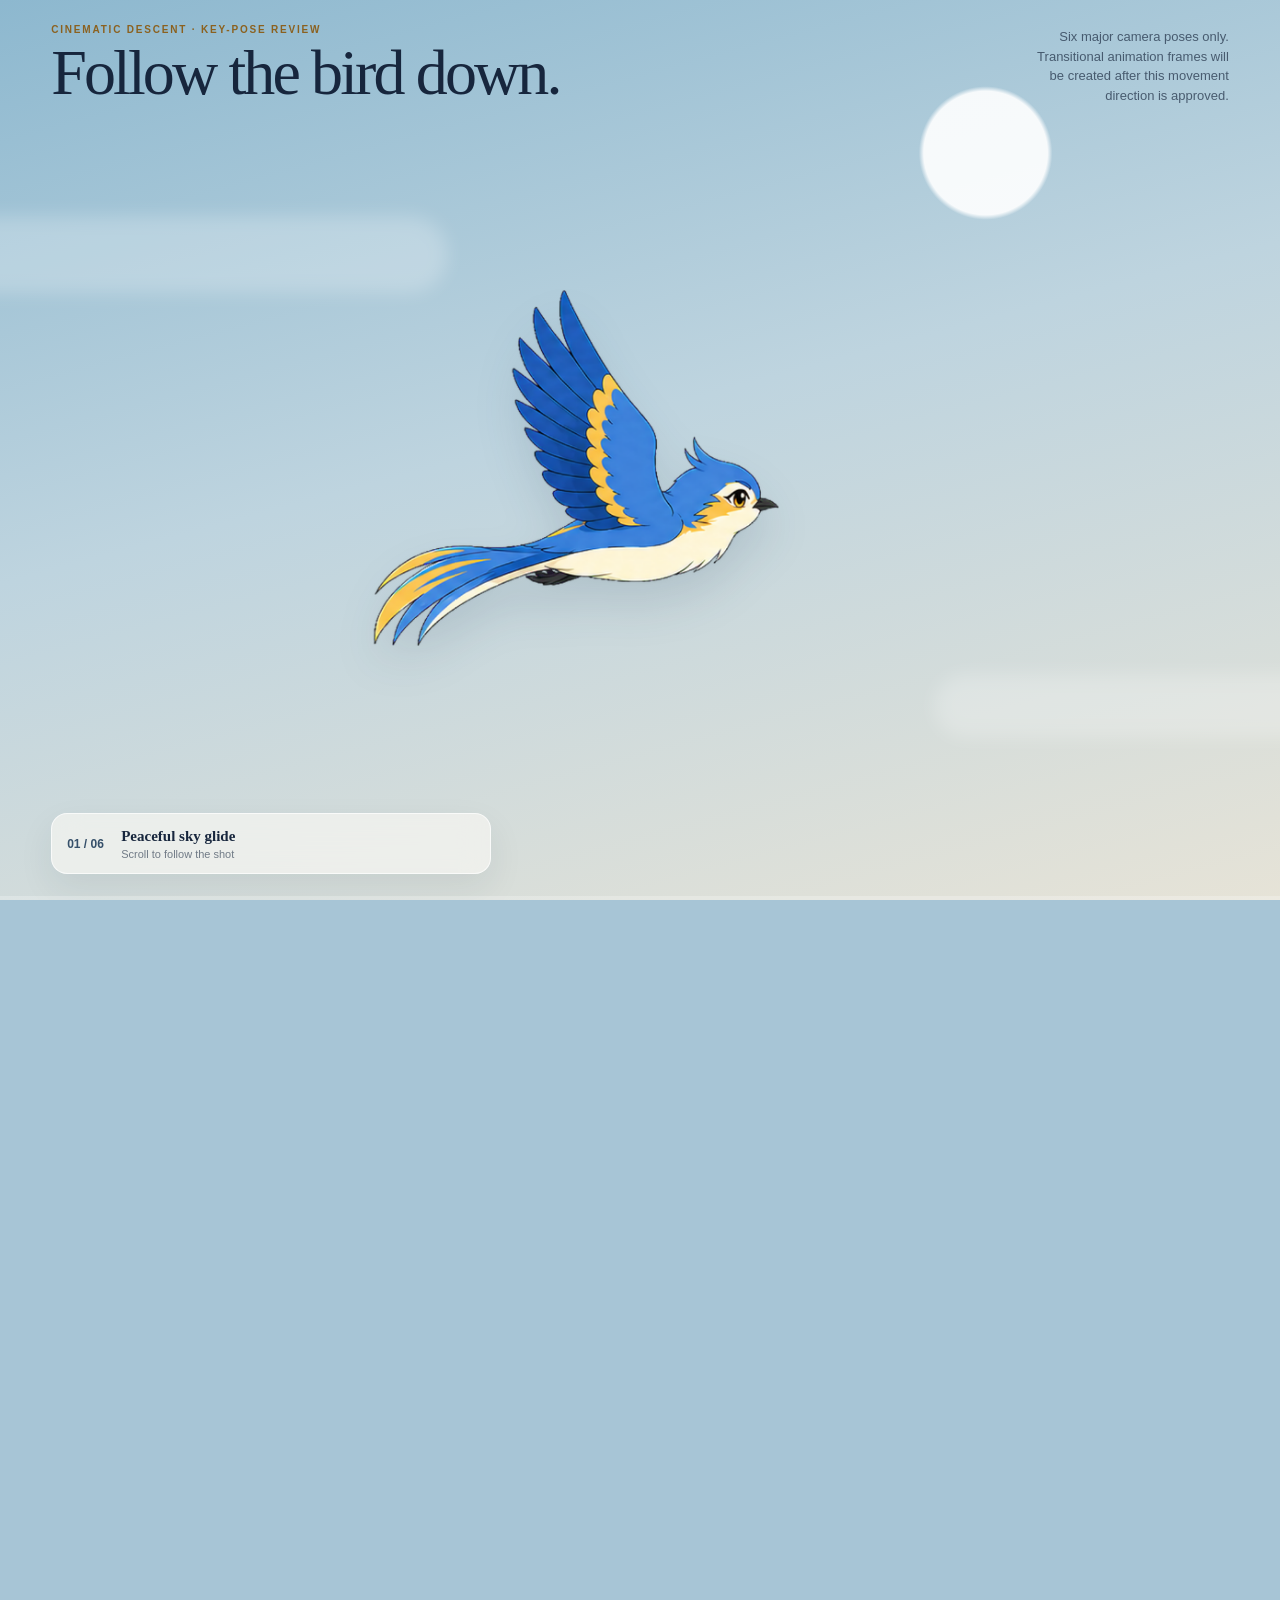
==== bird-parallax/bird-descent-storyboard.html @ b057350e "Add cinematic bird descent storyboard" ====
<!doctype html>
<html lang="en">
<head>
  <meta charset="utf-8">
  <meta name="viewport" content="width=device-width, initial-scale=1, viewport-fit=cover">
  <meta name="theme-color" content="#a7c5d6">
  <title>Blue Bird · Cinematic Descent Storyboard</title>
  <style>
    :root {
      color-scheme: light;
      --ink: #17263d;
      --gold: #b87f24;
    }

    * { box-sizing: border-box; }

    html { background: #a7c5d6; }

    body {
      min-width: 320px;
      height: 600svh;
      margin: 0;
      color: var(--ink);
      font-family: Inter, ui-sans-serif, -apple-system, BlinkMacSystemFont, "Segoe UI", sans-serif;
    }

    .stage {
      position: sticky;
      top: 0;
      height: 100svh;
      overflow: hidden;
      background:
        radial-gradient(circle at 77% 17%, rgba(255,255,255,.9) 0 5%, transparent 5.4%),
        linear-gradient(165deg, #8db8cf 0%, #bed4df 47%, #e6e3d7 100%);
      isolation: isolate;
    }

    .stage::before,
    .stage::after {
      position: absolute;
      border-radius: 999px;
      background: rgba(255,255,255,.24);
      content: "";
      filter: blur(9px);
      z-index: -1;
    }

    .stage::before {
      top: 24%;
      left: -7%;
      width: 42vw;
      height: 6vw;
    }

    .stage::after {
      right: -9%;
      bottom: 18%;
      width: 36vw;
      height: 5vw;
    }

    header {
      position: absolute;
      top: 0;
      right: 0;
      left: 0;
      display: flex;
      padding: max(24px, env(safe-area-inset-top)) clamp(20px, 4vw, 60px) 20px;
      align-items: flex-start;
      justify-content: space-between;
      gap: 24px;
      z-index: 3;
    }

    .eyebrow {
      margin: 0 0 8px;
      color: #8b611f;
      font-size: 10px;
      font-weight: 850;
      letter-spacing: .18em;
      text-transform: uppercase;
    }

    h1 {
      margin: 0;
      font: 400 clamp(34px, 5vw, 70px)/.95 Georgia, serif;
      letter-spacing: -.045em;
    }

    .note {
      max-width: 29ch;
      margin: 3px 0 0;
      color: rgba(23,38,61,.68);
      font-size: 13px;
      line-height: 1.5;
      text-align: right;
    }

    .bird-holder {
      position: absolute;
      inset: 0;
      display: grid;
      place-items: center;
      transform: translate3d(var(--x, 0), var(--y, 0), 0) rotate(var(--rotation, 0deg)) scale(var(--scale, 1));
      transform-origin: center;
      will-change: transform;
    }

    #bird {
      display: block;
      width: min(72vw, 74svh, 820px);
      max-height: 78svh;
      object-fit: contain;
      user-select: none;
      -webkit-user-drag: none;
      filter: drop-shadow(0 26px 24px rgba(24,52,76,.12));
    }

    .status {
      position: absolute;
      bottom: max(26px, env(safe-area-inset-bottom));
      left: clamp(20px, 4vw, 60px);
      display: flex;
      min-width: min(440px, calc(100vw - 40px));
      padding: 13px 15px;
      border: 1px solid rgba(255,255,255,.68);
      border-radius: 16px;
      background: rgba(250,249,245,.64);
      box-shadow: 0 14px 35px rgba(28,48,68,.08);
      align-items: center;
      gap: 14px;
      backdrop-filter: blur(14px);
      z-index: 3;
    }

    .counter {
      min-width: 40px;
      color: #36506a;
      font-size: 12px;
      font-weight: 800;
    }

    .status-copy { flex: 1; }

    #pose-name {
      display: block;
      font: 600 15px/1.2 Georgia, serif;
    }

    .instruction {
      display: block;
      margin-top: 3px;
      color: rgba(23,38,61,.58);
      font-size: 11px;
    }

    .progress {
      position: absolute;
      right: 0;
      bottom: 0;
      left: 0;
      height: 4px;
      background: rgba(255,255,255,.24);
      z-index: 4;
    }

    .progress span {
      display: block;
      width: var(--progress, 0%);
      height: 100%;
      background: linear-gradient(90deg, #255b97, #d79a31);
    }

    @media (max-width: 700px) {
      header { display: block; }
      .note { max-width: 36ch; margin-top: 12px; text-align: left; }
      #bird { width: min(100vw, 72svh); max-height: 68svh; }
      .status { right: 14px; bottom: max(16px, env(safe-area-inset-bottom)); left: 14px; min-width: 0; }
    }

    @media (prefers-reduced-motion: reduce) {
      .bird-holder { will-change: auto; }
    }
  </style>
</head>
<body>
  <main class="stage" aria-label="Scroll-controlled cinematic bird descent storyboard">
    <header>
      <div>
        <p class="eyebrow">Cinematic descent · key-pose review</p>
        <h1>Follow the bird down.</h1>
      </div>
      <p class="note">Six major camera poses only. Transitional animation frames will be created after this movement direction is approved.</p>
    </header>

    <div class="bird-holder" id="bird-holder">
      <img id="bird" src="cinematic/descent-key-poses/descent-00.png" alt="Blue and gold anime bird in a peaceful side glide">
    </div>

    <div class="status" aria-live="polite">
      <span class="counter" id="counter">01 / 06</span>
      <span class="status-copy">
        <strong id="pose-name">Peaceful sky glide</strong>
        <span class="instruction">Scroll to follow the shot</span>
      </span>
    </div>

    <div class="progress" aria-hidden="true"><span id="progress"></span></div>
  </main>

  <script>
    const frames = Array.from({ length: 6 }, (_, index) =>
      `cinematic/descent-key-poses/descent-${String(index).padStart(2, "0")}.png`
    );
    const poses = [
      { name: "Peaceful sky glide", alt: "peaceful side glide", x: -5, y: 2, rotation: 0, scale: .92 },
      { name: "Decision to descend", alt: "slightly downward side glide", x: -2, y: 1, rotation: 7, scale: .96 },
      { name: "Banking away", alt: "rear three-quarter bank", x: 3, y: 1, rotation: 45, scale: 1 },
      { name: "Committed dive", alt: "rear three-quarter downward dive", x: 5, y: 3, rotation: 70, scale: 1.04 },
      { name: "Steep back-view dive", alt: "steep back-view dive", x: 2, y: 4, rotation: 150, scale: 1.08 },
      { name: "Wings opening for pull-out", alt: "wide-wing rear pull-out", x: 0, y: 1, rotation: 30, scale: 1.03 }
    ];

    frames.forEach(source => { const image = new Image(); image.src = source; });

    const holder = document.querySelector("#bird-holder");
    const bird = document.querySelector("#bird");
    const name = document.querySelector("#pose-name");
    const counter = document.querySelector("#counter");
    const progressBar = document.querySelector("#progress");
    let currentFrame = -1;
    let ticking = false;

    function interpolate(from, to, amount) { return from + (to - from) * amount; }

    function render() {
      const available = Math.max(1, document.documentElement.scrollHeight - window.innerHeight);
      const progress = Math.min(1, Math.max(0, window.scrollY / available));
      const framePosition = progress * (frames.length - 1);
      const index = Math.min(frames.length - 1, Math.floor(framePosition));
      const nextIndex = Math.min(frames.length - 1, index + 1);
      const mix = framePosition - index;
      const pose = poses[index];
      const next = poses[nextIndex];

      if (index !== currentFrame) {
        currentFrame = index;
        bird.src = frames[index];
        bird.alt = `Blue and gold anime bird — ${pose.alt}`;
        name.textContent = pose.name;
        counter.textContent = `${String(index + 1).padStart(2, "0")} / 06`;
      }

      holder.style.setProperty("--x", `${interpolate(pose.x, next.x, mix)}vw`);
      holder.style.setProperty("--y", `${interpolate(pose.y, next.y, mix)}vh`);
      holder.style.setProperty("--rotation", `${interpolate(pose.rotation, next.rotation, mix)}deg`);
      holder.style.setProperty("--scale", interpolate(pose.scale, next.scale, mix));
      progressBar.style.setProperty("--progress", `${progress * 100}%`);
      ticking = false;
    }

    function requestRender() {
      if (!ticking) {
        ticking = true;
        window.requestAnimationFrame(render);
      }
    }

    window.addEventListener("scroll", requestRender, { passive: true });
    window.addEventListener("resize", requestRender);
    render();
  </script>
</body>
</html>
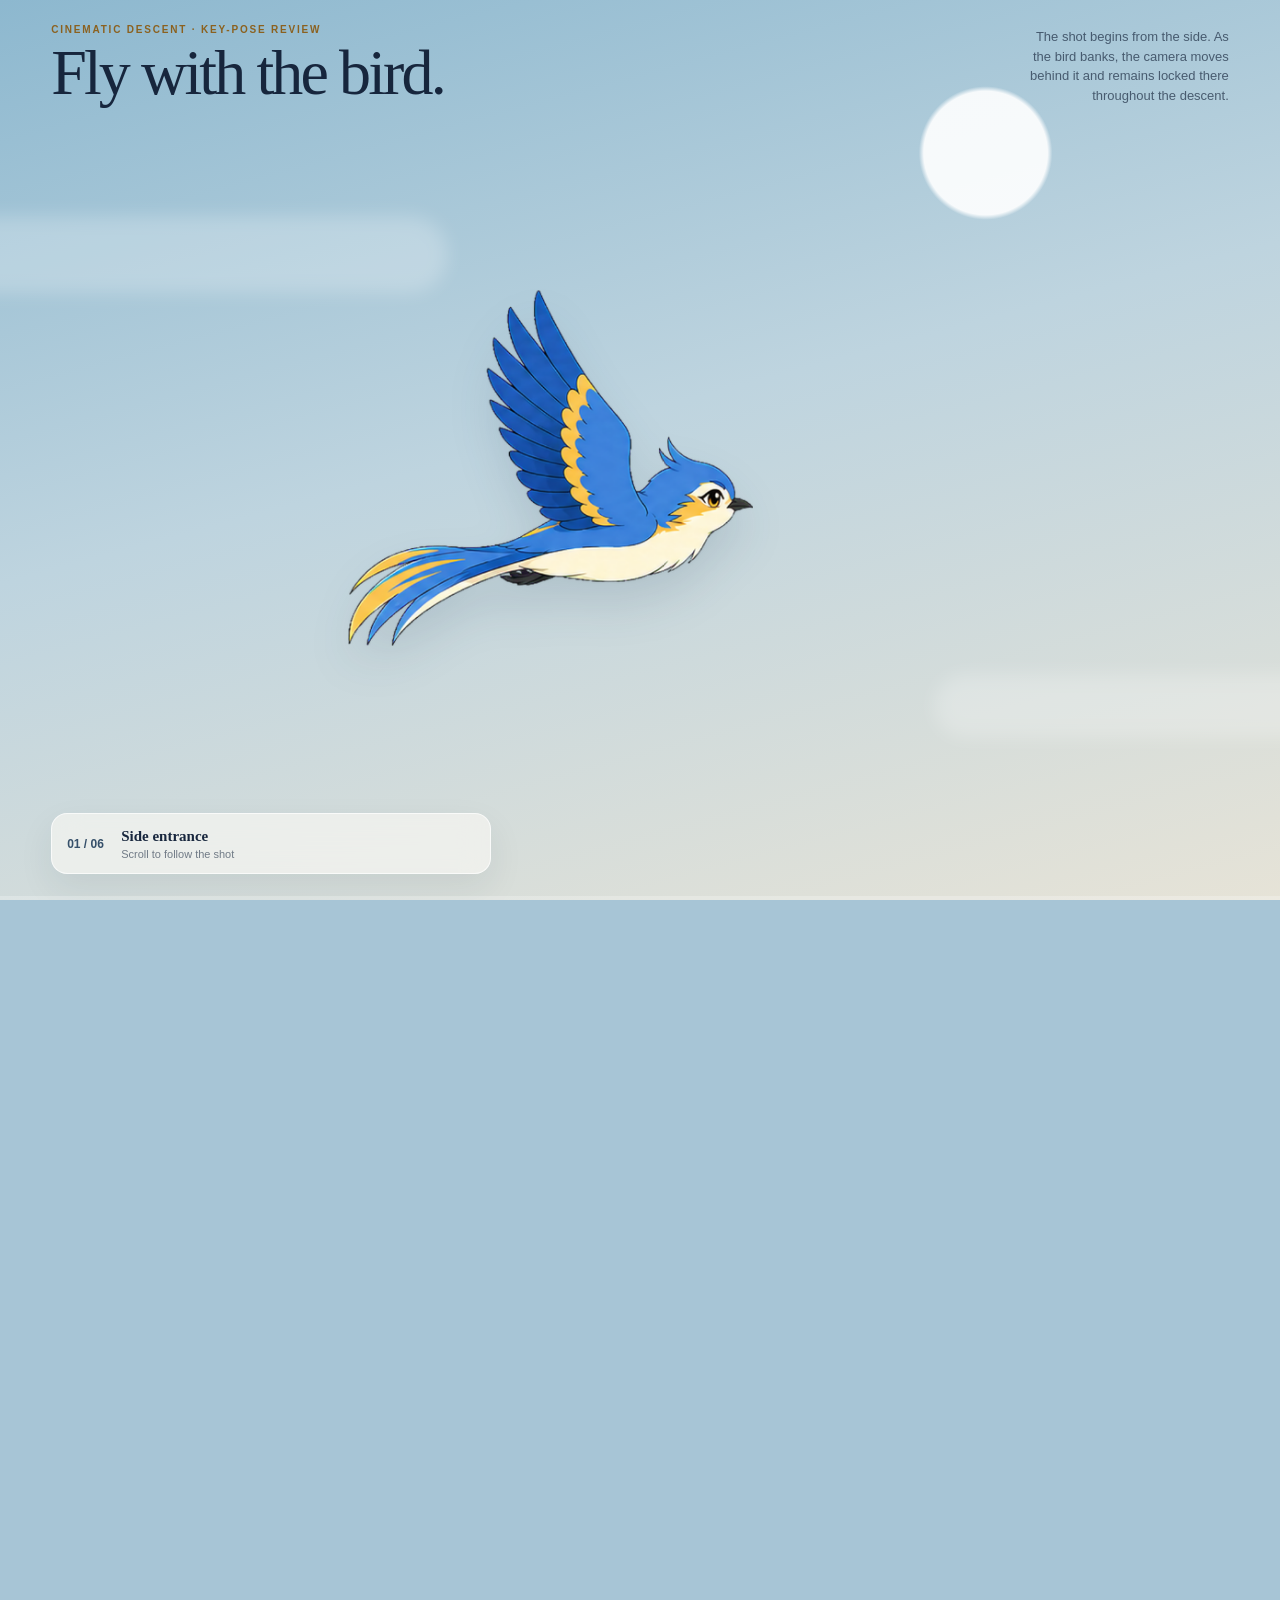
==== commit f5bb2c0a: "Refine descent to chase-camera movement" ====
--- a/bird-parallax/bird-descent-storyboard.html
+++ b/bird-parallax/bird-descent-storyboard.html
@@ -188,19 +188,19 @@
     <header>
       <div>
         <p class="eyebrow">Cinematic descent · key-pose review</p>
-        <h1>Follow the bird down.</h1>
+        <h1>Fly with the bird.</h1>
       </div>
-      <p class="note">Six major camera poses only. Transitional animation frames will be created after this movement direction is approved.</p>
+      <p class="note">The shot begins from the side. As the bird banks, the camera moves behind it and remains locked there throughout the descent.</p>
     </header>
 
     <div class="bird-holder" id="bird-holder">
-      <img id="bird" src="cinematic/descent-key-poses/descent-00.png" alt="Blue and gold anime bird in a peaceful side glide">
+      <img id="bird" src="cinematic/descent-key-poses/descent-00.png" alt="Blue and gold anime bird entering in side profile">
     </div>
 
     <div class="status" aria-live="polite">
       <span class="counter" id="counter">01 / 06</span>
       <span class="status-copy">
-        <strong id="pose-name">Peaceful sky glide</strong>
+        <strong id="pose-name">Side entrance</strong>
         <span class="instruction">Scroll to follow the shot</span>
       </span>
     </div>
@@ -213,12 +213,12 @@
       `cinematic/descent-key-poses/descent-${String(index).padStart(2, "0")}.png`
     );
     const poses = [
-      { name: "Peaceful sky glide", alt: "peaceful side glide", x: -5, y: 2, rotation: 0, scale: .92 },
-      { name: "Decision to descend", alt: "slightly downward side glide", x: -2, y: 1, rotation: 7, scale: .96 },
-      { name: "Banking away", alt: "rear three-quarter bank", x: 3, y: 1, rotation: 45, scale: 1 },
-      { name: "Committed dive", alt: "rear three-quarter downward dive", x: 5, y: 3, rotation: 70, scale: 1.04 },
-      { name: "Steep back-view dive", alt: "steep back-view dive", x: 2, y: 4, rotation: 150, scale: 1.08 },
-      { name: "Wings opening for pull-out", alt: "wide-wing rear pull-out", x: 0, y: 1, rotation: 30, scale: 1.03 }
+      { name: "Side entrance", alt: "peaceful side-profile entrance", x: -7, y: 2, rotation: 0, scale: .92 },
+      { name: "Preparing to descend", alt: "side view preparing to descend", x: -3, y: 1, rotation: 6, scale: .96 },
+      { name: "Camera arcs behind", alt: "rear three-quarter bank as the camera moves behind", x: 2, y: 1, rotation: 28, scale: 1 },
+      { name: "Chase camera locks", alt: "rear three-quarter chase-camera view", x: 1, y: 1, rotation: 12, scale: 1.05 },
+      { name: "Camera follows the dive", alt: "stable back-view chase during the dive", x: 0, y: 1, rotation: 0, scale: 1.12 },
+      { name: "Following the pull-out", alt: "wide-wing rear chase view during pull-out", x: 0, y: 1, rotation: -4, scale: 1.06 }
     ];
 
     frames.forEach(source => { const image = new Image(); image.src = source; });
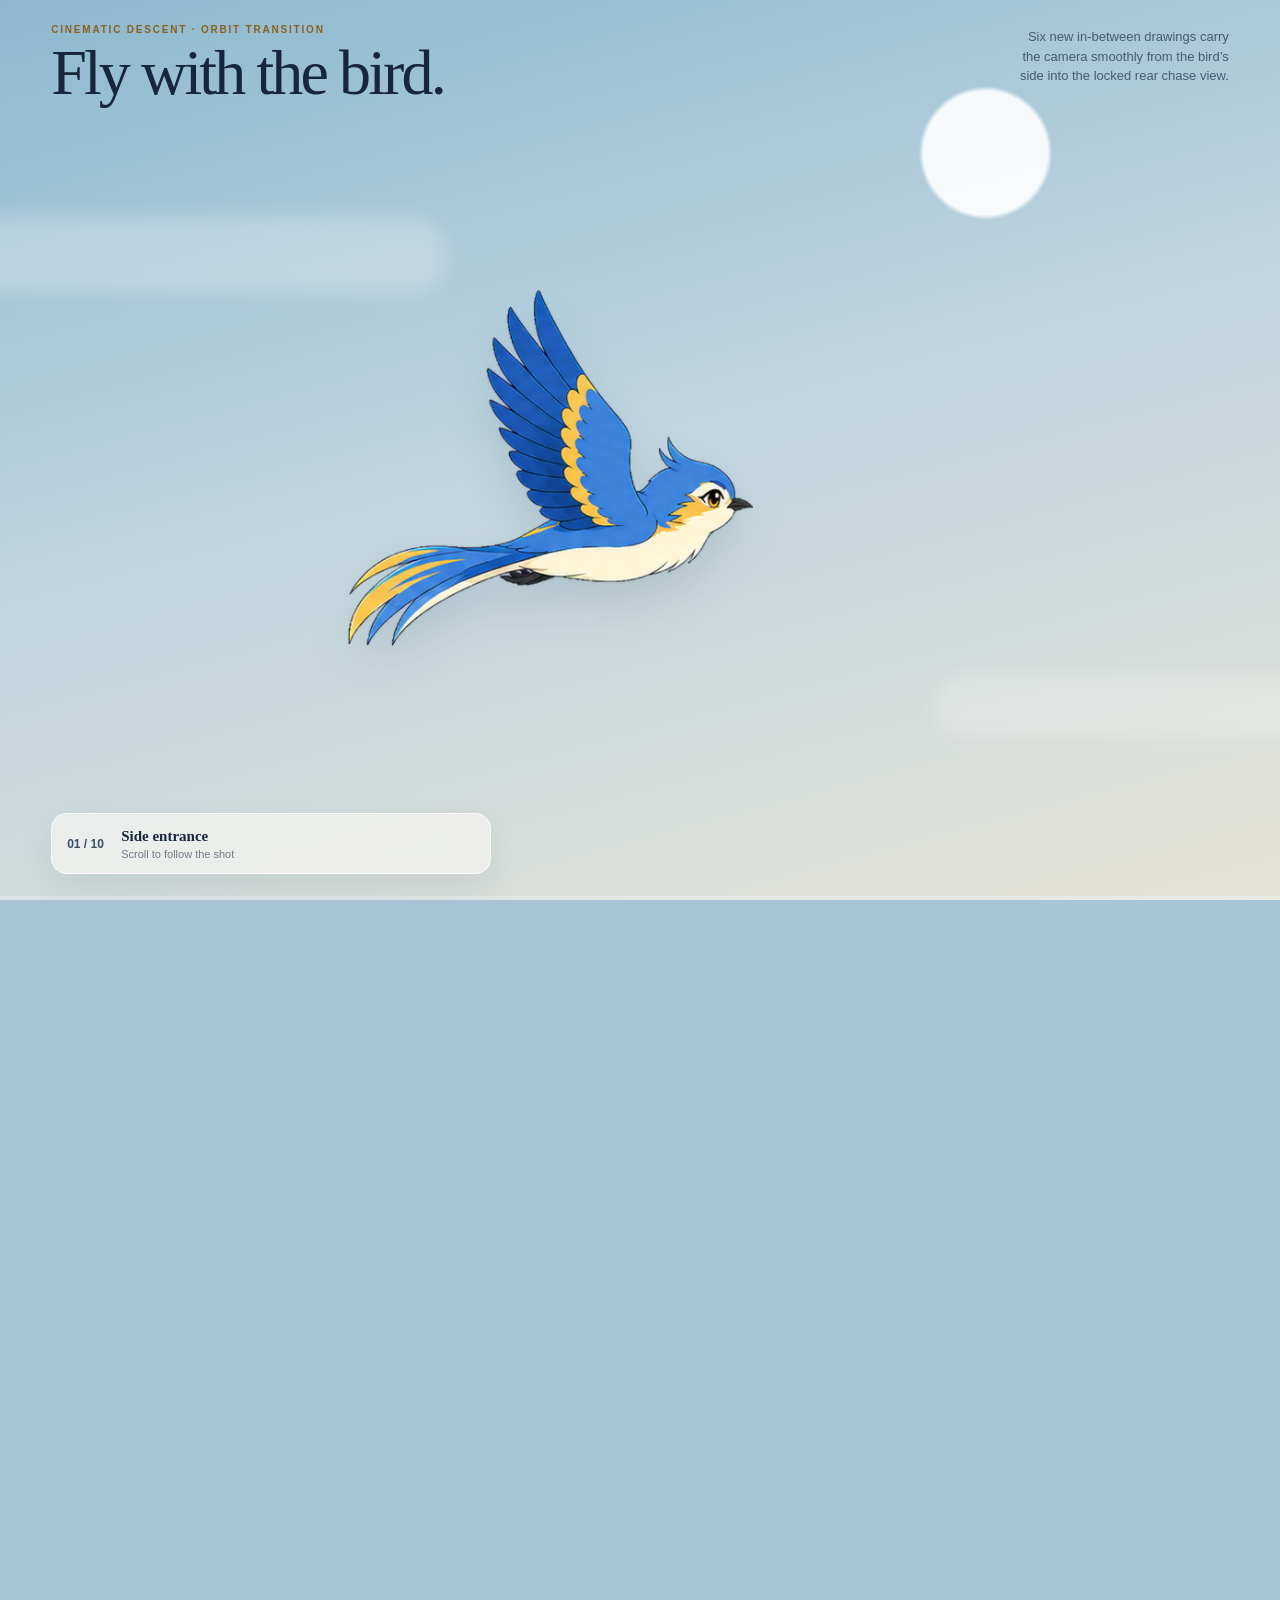
==== commit 4e4f50a0: "Add camera orbit in-between frames" ====
--- a/bird-parallax/bird-descent-storyboard.html
+++ b/bird-parallax/bird-descent-storyboard.html
@@ -18,7 +18,7 @@
 
     body {
       min-width: 320px;
-      height: 600svh;
+      height: 900svh;
       margin: 0;
       color: var(--ink);
       font-family: Inter, ui-sans-serif, -apple-system, BlinkMacSystemFont, "Segoe UI", sans-serif;
@@ -187,10 +187,10 @@
   <main class="stage" aria-label="Scroll-controlled cinematic bird descent storyboard">
     <header>
       <div>
-        <p class="eyebrow">Cinematic descent · key-pose review</p>
+        <p class="eyebrow">Cinematic descent · orbit transition</p>
         <h1>Fly with the bird.</h1>
       </div>
-      <p class="note">The shot begins from the side. As the bird banks, the camera moves behind it and remains locked there throughout the descent.</p>
+      <p class="note">Six new in-between drawings carry the camera smoothly from the bird’s side into the locked rear chase view.</p>
     </header>
 
     <div class="bird-holder" id="bird-holder">
@@ -198,7 +198,7 @@
     </div>
 
     <div class="status" aria-live="polite">
-      <span class="counter" id="counter">01 / 06</span>
+      <span class="counter" id="counter">01 / 10</span>
       <span class="status-copy">
         <strong id="pose-name">Side entrance</strong>
         <span class="instruction">Scroll to follow the shot</span>
@@ -209,14 +209,27 @@
   </main>
 
   <script>
-    const frames = Array.from({ length: 6 }, (_, index) =>
-      `cinematic/descent-key-poses/descent-${String(index).padStart(2, "0")}.png`
-    );
+    const frames = [
+      "cinematic/descent-key-poses/descent-00.png",
+      "cinematic/descent-key-poses/descent-01.png",
+      "cinematic/orbit-transition/orbit-00.png",
+      "cinematic/orbit-transition/orbit-01.png",
+      "cinematic/orbit-transition/orbit-02.png",
+      "cinematic/orbit-transition/orbit-03.png",
+      "cinematic/orbit-transition/orbit-04.png",
+      "cinematic/orbit-transition/orbit-05.png",
+      "cinematic/descent-key-poses/descent-04.png",
+      "cinematic/descent-key-poses/descent-05.png"
+    ];
     const poses = [
       { name: "Side entrance", alt: "peaceful side-profile entrance", x: -7, y: 2, rotation: 0, scale: .92 },
       { name: "Preparing to descend", alt: "side view preparing to descend", x: -3, y: 1, rotation: 6, scale: .96 },
-      { name: "Camera arcs behind", alt: "rear three-quarter bank as the camera moves behind", x: 2, y: 1, rotation: 28, scale: 1 },
-      { name: "Chase camera locks", alt: "rear three-quarter chase-camera view", x: 1, y: 1, rotation: 12, scale: 1.05 },
+      { name: "Camera orbit begins", alt: "slightly rearward side view", x: -2, y: 1, rotation: 10, scale: .98 },
+      { name: "Side-rear view", alt: "side-rear camera orbit view", x: 0, y: 1, rotation: 16, scale: 1 },
+      { name: "Rear three-quarter", alt: "rear three-quarter view during the bank", x: 1, y: 1, rotation: 22, scale: 1.02 },
+      { name: "Camera moves behind", alt: "camera approaching the tail centerline", x: 1, y: 1, rotation: 18, scale: 1.03 },
+      { name: "Near-rear view", alt: "near-rear view with both wing tops visible", x: 0, y: 1, rotation: 10, scale: 1.05 },
+      { name: "Chase camera locks", alt: "direct rear chase-camera view", x: 0, y: 1, rotation: 0, scale: 1.08 },
       { name: "Camera follows the dive", alt: "stable back-view chase during the dive", x: 0, y: 1, rotation: 0, scale: 1.12 },
       { name: "Following the pull-out", alt: "wide-wing rear chase view during pull-out", x: 0, y: 1, rotation: -4, scale: 1.06 }
     ];
@@ -248,7 +261,7 @@
         bird.src = frames[index];
         bird.alt = `Blue and gold anime bird — ${pose.alt}`;
         name.textContent = pose.name;
-        counter.textContent = `${String(index + 1).padStart(2, "0")} / 06`;
+        counter.textContent = `${String(index + 1).padStart(2, "0")} / ${String(frames.length).padStart(2, "0")}`;
       }
 
       holder.style.setProperty("--x", `${interpolate(pose.x, next.x, mix)}vw`);
